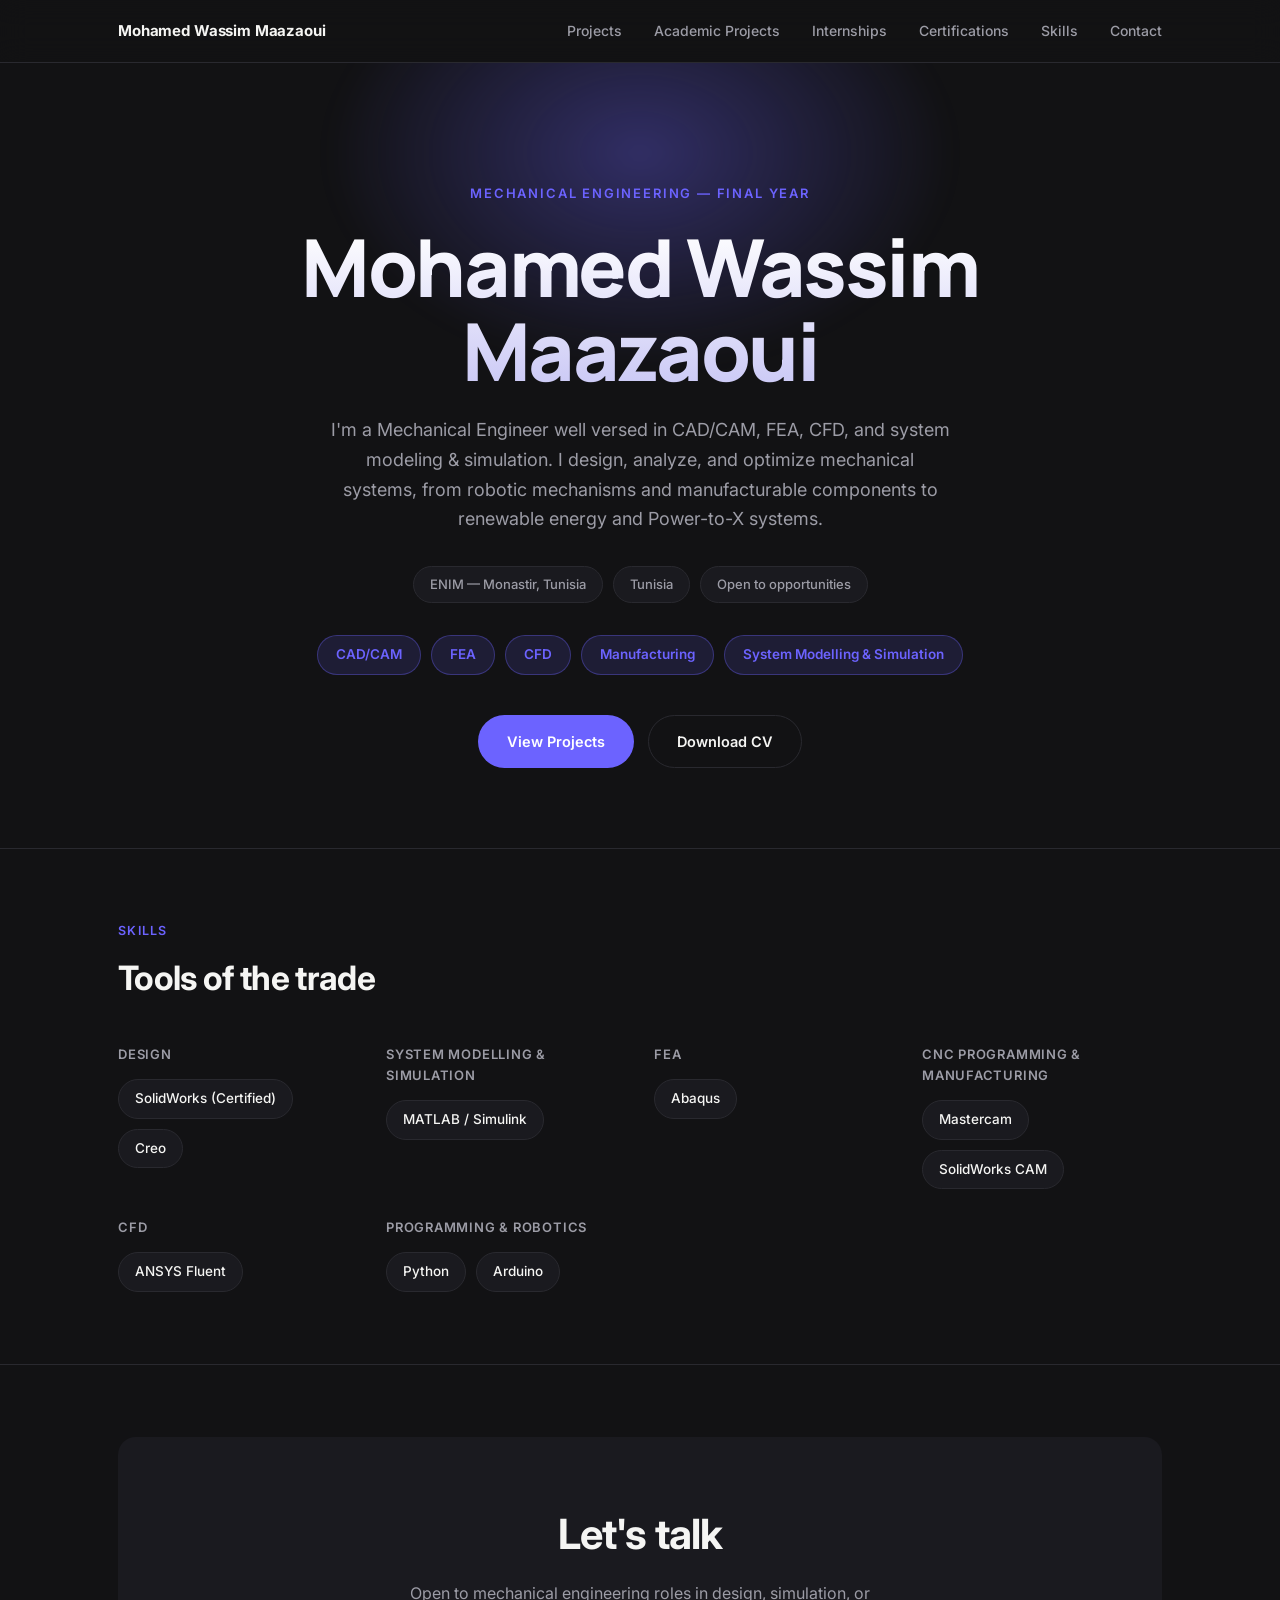
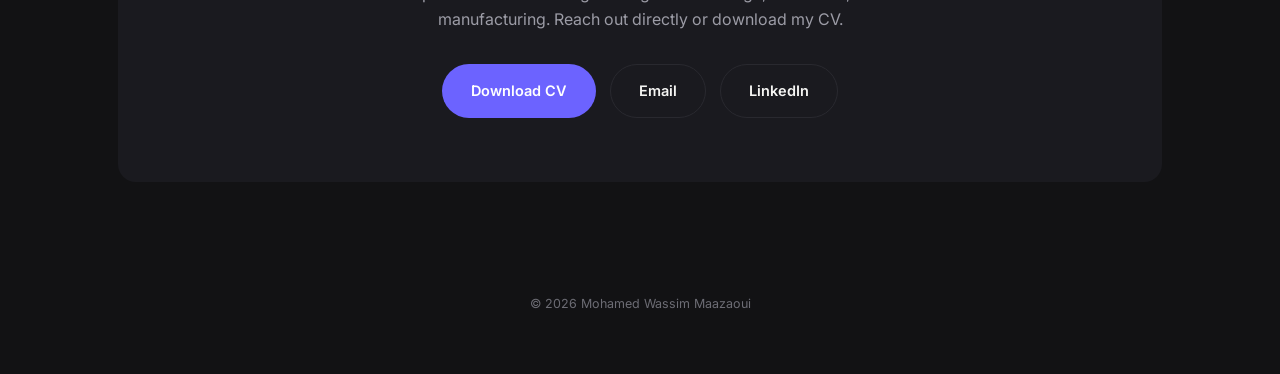
==== index.html @ eee9a3f3 "Add files via upload" ====
<!DOCTYPE html>
<html lang="en">
<head>
<meta charset="UTF-8">
<meta name="viewport" content="width=device-width, initial-scale=1.0">
<title>Mohamed Wassim Maazaoui — Mechanical Engineer</title>
<link rel="preconnect" href="https://fonts.googleapis.com">
<link rel="preconnect" href="https://fonts.gstatic.com" crossorigin>
<link href="https://fonts.googleapis.com/css2?family=Manrope:wght@700;800&family=Inter:wght@400;500;600;700;800&display=swap" rel="stylesheet">
<link rel="stylesheet" href="style.css">
</head>
<body>

<header>
  <div class="wrap">
    <nav>
      <a href="index.html" class="nav-name">Mohamed Wassim Maazaoui</a>
      <ul class="nav-links">
        <li><a href="projects.html">Projects</a></li>
        <li><a href="academic-projects.html">Academic Projects</a></li>
        <li><a href="internships.html">Internships</a></li>
        <li><a href="certifications.html">Certifications</a></li>
        <li><a href="#skills">Skills</a></li>
        <li><a href="#contact">Contact</a></li>
      </ul>
    </nav>
  </div>
</header>

<section class="hero">
  <div class="hero-glow"></div>
  <div class="wrap hero-inner">
    <div class="hero-eyebrow">Mechanical Engineering — Final Year</div>
    <h1>Mohamed Wassim<br>Maazaoui</h1>
    <p class="tagline">I'm a Mechanical Engineer well versed in CAD/CAM, FEA, CFD, and system modeling &amp; simulation. I design, analyze, and optimize mechanical systems, from robotic mechanisms and manufacturable components to renewable energy and Power-to-X systems.</p>

    <div class="meta-row">
      <span class="meta-chip">ENIM — Monastir, Tunisia</span>
      <span class="meta-chip">Tunisia</span>
      <span class="meta-chip">Open to opportunities</span>
    </div>

    <div class="focus-row">
      <span class="focus-chip">CAD/CAM</span>
      <span class="focus-chip">FEA</span>
      <span class="focus-chip">CFD</span>
      <span class="focus-chip">Manufacturing</span>
      <span class="focus-chip">System Modelling &amp; Simulation</span>
    </div>

    <div class="cta-row">
      <a href="projects.html" class="btn btn-primary">View Projects</a>
      <a href="CV.pdf" class="btn btn-outline" download>Download CV</a>
    </div>
  </div>
</section>

<section id="skills" class="block">
  <div class="wrap">
    <div class="section-head">
      <div class="eyebrow">Skills</div>
      <h2>Tools of the trade</h2>
    </div>
    <div class="skills-groups">
      <div class="skills-group">
        <h3>Design</h3>
        <div class="chip-row"><span class="chip">SolidWorks (Certified)</span><span class="chip">Creo</span></div>
      </div>
      <div class="skills-group">
        <h3>System Modelling &amp; Simulation</h3>
        <div class="chip-row"><span class="chip">MATLAB / Simulink</span></div>
      </div>
      <div class="skills-group">
        <h3>FEA</h3>
        <div class="chip-row"><span class="chip">Abaqus</span></div>
      </div>
      <div class="skills-group">
        <h3>CNC Programming &amp; Manufacturing</h3>
        <div class="chip-row"><span class="chip">Mastercam</span><span class="chip">SolidWorks CAM</span></div>
      </div>
      <div class="skills-group">
        <h3>CFD</h3>
        <div class="chip-row"><span class="chip">ANSYS Fluent</span></div>
      </div>
      <div class="skills-group">
        <h3>Programming &amp; Robotics</h3>
        <div class="chip-row"><span class="chip">Python</span><span class="chip">Arduino</span></div>
      </div>
    </div>
  </div>
</section>

<section id="contact" class="block">
  <div class="wrap">
    <div class="contact-block">
      <h2>Let's talk</h2>
      <p>Open to mechanical engineering roles in design, simulation, or manufacturing. Reach out directly or download my CV.</p>
      <div class="cta-row">
        <a href="CV.pdf" class="btn btn-primary" download>Download CV</a>
        <a href="mailto:mohamedwassimmaazaoui@gmail.com" class="btn btn-outline">Email</a>
        <a href="https://linkedin.com/in/medmaazaoui" class="btn btn-outline" target="_blank" rel="noopener">LinkedIn</a>
      </div>
    </div>
  </div>
</section>

<footer>© 2026 Mohamed Wassim Maazaoui</footer>

</body>
</html>
---- style.css ----
:root{
  --bg: #121214;
  --bg-elevated: #1A1A1F;
  --bg-card: #1E1E24;
  --ink: #F5F5F3;
  --ink-muted: #9C9CA6;
  --ink-faint: #6C6C74;
  --accent: #6C63FF;
  --accent-soft: rgba(108, 99, 255, 0.14);
  --accent-line: rgba(108, 99, 255, 0.35);
  --line: #29292F;
  --max: 1100px;
  --radius: 18px;
  --radius-sm: 12px;
}

*{ box-sizing: border-box; margin:0; padding:0; }
html{ scroll-behavior: smooth; }

body{
  background: var(--bg);
  color: var(--ink);
  font-family: 'Inter', sans-serif;
  font-size: 16px;
  line-height: 1.6;
  -webkit-font-smoothing: antialiased;
}

h1,h2,h3{ font-family: 'Inter', sans-serif; font-weight: 700; letter-spacing: -0.02em; }
a{ color: inherit; }
:focus-visible{ outline: 2px solid var(--accent); outline-offset: 3px; border-radius: 4px; }

@media (prefers-reduced-motion: reduce){
  *{ animation: none !important; transition: none !important; scroll-behavior: auto !important; }
}

.wrap{ max-width: var(--max); margin: 0 auto; padding: 0 28px; }

/* ---------- nav ---------- */
header{
  position: sticky; top: 0; z-index: 10;
  background: rgba(18,18,20,0.72);
  backdrop-filter: blur(14px);
  border-bottom: 1px solid var(--line);
}
nav{ display:flex; align-items:center; justify-content: space-between; padding: 18px 0; }
.nav-name{
  font-family:'Inter', sans-serif; font-weight: 700; font-size: 15px; text-decoration:none; color: var(--ink);
  letter-spacing: -0.01em;
}
.nav-links{ display:flex; gap: 32px; list-style:none; }
.nav-links a{
  text-decoration:none; font-size: 14px; font-weight: 500; color: var(--ink-muted);
}
.nav-links a:hover, .nav-links a.active{ color: var(--ink); }
@media (max-width: 640px){
  .nav-links{ gap: 16px; }
  .nav-links li:nth-child(3), .nav-links li:nth-child(4){ display:none; }
}

/* ---------- hero ---------- */
.hero{
  position: relative;
  padding: 120px 0 80px;
  text-align: center;
  overflow: hidden;
}
.hero-glow{
  position: absolute;
  top: -220px; left: 50%; transform: translateX(-50%);
  width: 900px; height: 620px;
  background: radial-gradient(closest-side, rgba(108,99,255,0.35), rgba(108,99,255,0.12) 45%, transparent 70%);
  filter: blur(10px);
  pointer-events: none;
  z-index: 0;
  animation: pulse 8s ease-in-out infinite;
}
@keyframes pulse{
  0%, 100% { opacity: 0.85; transform: translateX(-50%) scale(1); }
  50% { opacity: 1; transform: translateX(-50%) scale(1.05); }
}
.hero-inner{ position: relative; z-index: 1; }
.hero-eyebrow{
  font-size: 13px; font-weight: 600; letter-spacing: 0.14em; text-transform: uppercase;
  color: var(--accent); margin-bottom: 22px;
}
.hero h1{
  font-family: 'Manrope', sans-serif;
  font-weight: 800;
  font-size: clamp(2.6rem, 7vw, 5rem);
  line-height: 1.05;
  letter-spacing: -0.03em;
  margin-bottom: 22px;
  background: linear-gradient(180deg, #FFFFFF 0%, #C9C7F5 100%);
  -webkit-background-clip: text;
  background-clip: text;
  color: transparent;
}
.hero p.tagline{
  max-width: 620px; margin: 0 auto 32px;
  color: var(--ink-muted); font-size: 18px; line-height: 1.65;
}

.meta-row{
  display:flex; flex-wrap: wrap; justify-content: center; gap: 10px;
  margin-bottom: 32px;
}
.meta-chip{
  font-size: 13px; font-weight: 500; color: var(--ink-muted);
  padding: 7px 16px; border: 1px solid var(--line); border-radius: 999px;
  background: var(--bg-elevated);
}

.focus-row{ display:flex; flex-wrap: wrap; justify-content: center; gap: 10px; margin-bottom: 40px; }
.focus-chip{
  font-size: 13.5px; font-weight: 600; color: var(--accent);
  padding: 8px 18px; border-radius: 999px; background: var(--accent-soft); border: 1px solid var(--accent-line);
}

.cta-row{ display:flex; flex-wrap: wrap; justify-content: center; gap: 14px; }
.btn{
  font-size: 14.5px; font-weight: 600; text-decoration:none; padding: 14px 28px;
  border-radius: 999px; display:inline-block; transition: transform 0.15s ease, background 0.15s ease, border-color 0.15s ease;
  border: 1px solid transparent;
}
.btn-primary{ background: var(--accent); color: #fff; }
.btn-primary:hover{ background: #7D74FF; transform: translateY(-1px); }
.btn-outline{ border-color: var(--line); color: var(--ink); }
.btn-outline:hover{ border-color: var(--ink-muted); transform: translateY(-1px); }

/* ---------- sections ---------- */
section.block{ padding: 72px 0; border-top: 1px solid var(--line); }
.section-head{ margin-bottom: 40px; }
.section-head .eyebrow{
  font-size: 12.5px; font-weight: 600; letter-spacing: 0.1em; text-transform: uppercase;
  color: var(--accent); margin-bottom: 10px;
}
.section-head h2{ font-size: clamp(1.6rem, 3vw, 2.1rem); }
.section-head p{ color: var(--ink-muted); font-size: 15.5px; margin-top: 10px; max-width: 560px; }

/* ---------- cards ---------- */
.card-grid{ display:grid; grid-template-columns: repeat(auto-fit, minmax(280px, 1fr)); gap: 20px; }
.card{
  background: var(--bg-card); border: 1px solid var(--line); border-radius: var(--radius);
  padding: 28px; transition: transform 0.18s ease, border-color 0.18s ease;
}
.card:hover{ transform: translateY(-3px); border-color: var(--accent-line); }
.card .flag{
  font-size: 12px; font-weight: 600; letter-spacing: 0.06em; text-transform: uppercase;
  color: var(--accent); margin-bottom: 10px;
}
.card h3{ font-size: 1.1rem; margin-bottom: 6px; }
.card .role{ color: var(--ink-muted); font-size: 13.5px; margin-bottom: 14px; }
.card p.desc{ color: var(--ink-muted); font-size: 14.5px; line-height: 1.6; }
.card .link{ display:inline-block; margin-top: 14px; color: var(--accent); font-size: 13.5px; font-weight: 600; text-decoration:none; }
.card .link:hover{ text-decoration: underline; }

/* ---------- certificates ---------- */
.cert-list{ display:flex; flex-direction: column; gap: 12px; }
.cert-row{
  background: var(--bg-card); border: 1px solid var(--line); border-radius: var(--radius-sm);
  display:grid; grid-template-columns: 1fr auto auto; align-items:center; gap: 20px; padding: 18px 24px;
  transition: border-color 0.18s ease;
}
.cert-row:hover{ border-color: var(--accent-line); }
@media (max-width: 640px){ .cert-row{ grid-template-columns: 1fr; text-align:left; } }
.cert-row h3{ font-size: 0.98rem; margin-bottom: 4px; }
.cert-row .issuer{ font-size: 12.5px; color: var(--ink-muted); }
.cert-row .cred-id{ font-size: 11.5px; color: var(--accent); margin-top: 3px; font-weight: 600; }
.cert-qr{
  width: 56px; height: 56px; border-radius: 10px; overflow: hidden;
  background: #fff; display:flex; align-items:center; justify-content:center; padding: 4px;
}
.cert-qr img{ width: 100%; height: 100%; object-fit: contain; }
.cert-verify{
  font-size: 13px; font-weight: 600; color: var(--accent); text-decoration:none; white-space:nowrap;
}
.cert-verify:hover{ text-decoration: underline; }
.cert-note{ margin-top: 18px; color: var(--ink-faint); font-size: 12.5px; }

/* ---------- skills ---------- */
.skills-groups{ display:grid; grid-template-columns: repeat(auto-fit, minmax(240px, 1fr)); gap: 28px; }
.skills-group h3{
  font-size: 13px; font-weight: 600; letter-spacing: 0.06em; text-transform: uppercase;
  color: var(--ink-muted); margin-bottom: 14px;
}
.chip-row{ display:flex; flex-wrap: wrap; gap: 10px; }
.chip{
  font-size: 13.5px; font-weight: 500; padding: 8px 16px; border-radius: 999px;
  background: var(--bg-elevated); border: 1px solid var(--line); color: var(--ink);
}

/* ---------- contact ---------- */
.contact-block{ background: var(--bg-elevated); border-radius: var(--radius); padding: 64px 40px; text-align:center; }
.contact-block h2{ font-size: clamp(1.8rem, 4vw, 2.6rem); margin-bottom: 14px; }
.contact-block p{ color: var(--ink-muted); font-size: 16px; max-width: 480px; margin: 0 auto 32px; }

footer{ padding: 40px 0 60px; text-align:center; color: var(--ink-faint); font-size: 12.5px; }

/* ---------- sub-pages: projects gallery + detail pages ---------- */
.breadcrumb{
  color: var(--accent); font-size: 13px; font-weight: 600; text-decoration: none;
  display: inline-block; margin-bottom: 22px;
}
.breadcrumb:hover{ text-decoration: underline; }

.page-head{ padding-top: 64px; padding-bottom: 8px; }
.page-head h1{
  font-family: 'Unbounded', sans-serif; font-weight: 800;
  font-size: clamp(2rem, 5vw, 3.2rem); letter-spacing: -0.02em; margin-bottom: 14px;
}
.page-head p{ color: var(--ink-muted); max-width: 580px; font-size: 16px; }

.project-grid{ display:grid; grid-template-columns: repeat(auto-fit, minmax(300px, 1fr)); gap: 24px; margin: 44px 0 90px; }
.project-card{
  display:block; text-decoration:none; color: inherit; background: var(--bg-card);
  border: 1px solid var(--line); border-radius: var(--radius); overflow: hidden;
  transition: transform 0.18s ease, border-color 0.18s ease;
}
.project-card:hover{ transform: translateY(-4px); border-color: var(--accent-line); }
.project-card .cover{
  height: 190px; background: var(--bg-elevated); display:flex; align-items:center; justify-content:center;
  color: var(--ink-faint); font-size: 13px; overflow: hidden;
}
.project-card .cover img{ width:100%; height:100%; object-fit: cover; display:block; }
.project-card .card-body{ padding: 22px 24px; }
.project-card .card-index{
  font-size: 12px; font-weight: 600; letter-spacing: 0.08em; text-transform: uppercase;
  color: var(--accent); display:block; margin-bottom: 8px;
}
.project-card h3{ font-size: 1.15rem; margin-bottom: 8px; line-height: 1.3; }
.project-card .card-tags{ font-size: 12.5px; color: var(--ink-muted); }

.spec-grid{ display:grid; grid-template-columns: repeat(auto-fit, minmax(160px, 1fr)); gap: 14px; margin: 32px 0; }
.spec-cell{ background: var(--bg-card); border: 1px solid var(--line); border-radius: var(--radius-sm); padding: 16px 18px; }
.spec-cell .k{ font-size: 11px; font-weight: 600; letter-spacing: 0.06em; text-transform: uppercase; color: var(--ink-faint); margin-bottom: 6px; }
.spec-cell .v{ font-size: 14.5px; font-weight: 600; color: var(--ink); }
.spec-list{ list-style: none; margin: 0; padding: 0; }
.spec-list li{ position: relative; padding-left: 14px; font-size: 14.5px; font-weight: 600; color: var(--ink); line-height: 1.7; }
.spec-list li::before{ content: "–"; position: absolute; left: 0; color: var(--accent); }

.project-desc{ color: var(--ink-muted); max-width: 680px; margin-bottom: 28px; font-size: 15.5px; line-height: 1.7; }

.gallery{ display:grid; grid-template-columns: repeat(3, 1fr); gap: 20px; }
@media (max-width: 760px){ .gallery{ grid-template-columns: repeat(2, 1fr); } }
@media (max-width: 480px){ .gallery{ grid-template-columns: 1fr; } }
.figure-box{
  border: 1px dashed var(--line); background: var(--bg-elevated); border-radius: var(--radius-sm);
  min-height: 180px; display:flex; align-items:center; justify-content:center; text-align:center;
  color: var(--ink-faint); font-size: 12.5px; padding: 20px;
}
.figure-img{ display:block; width:100%; height:auto; border-radius: var(--radius-sm); border: 1px solid var(--line); }
.fig-caption{ font-size: 12px; color: var(--ink-faint); margin-top: 10px; }

.media-feature{ margin-top: 8px; }
.figure-video{
  display:block; width:100%; height:auto; border-radius: var(--radius);
  border: 1px solid var(--line); background: #000;
}

.part-block{ padding-top: 40px; margin-top: 40px; border-top: 1px solid var(--line); }
.part-block:first-of-type{ border-top: none; margin-top: 8px; }

.edit-note{ display:inline-block; margin-top: 10px; font-size: 12px; color: var(--accent); }
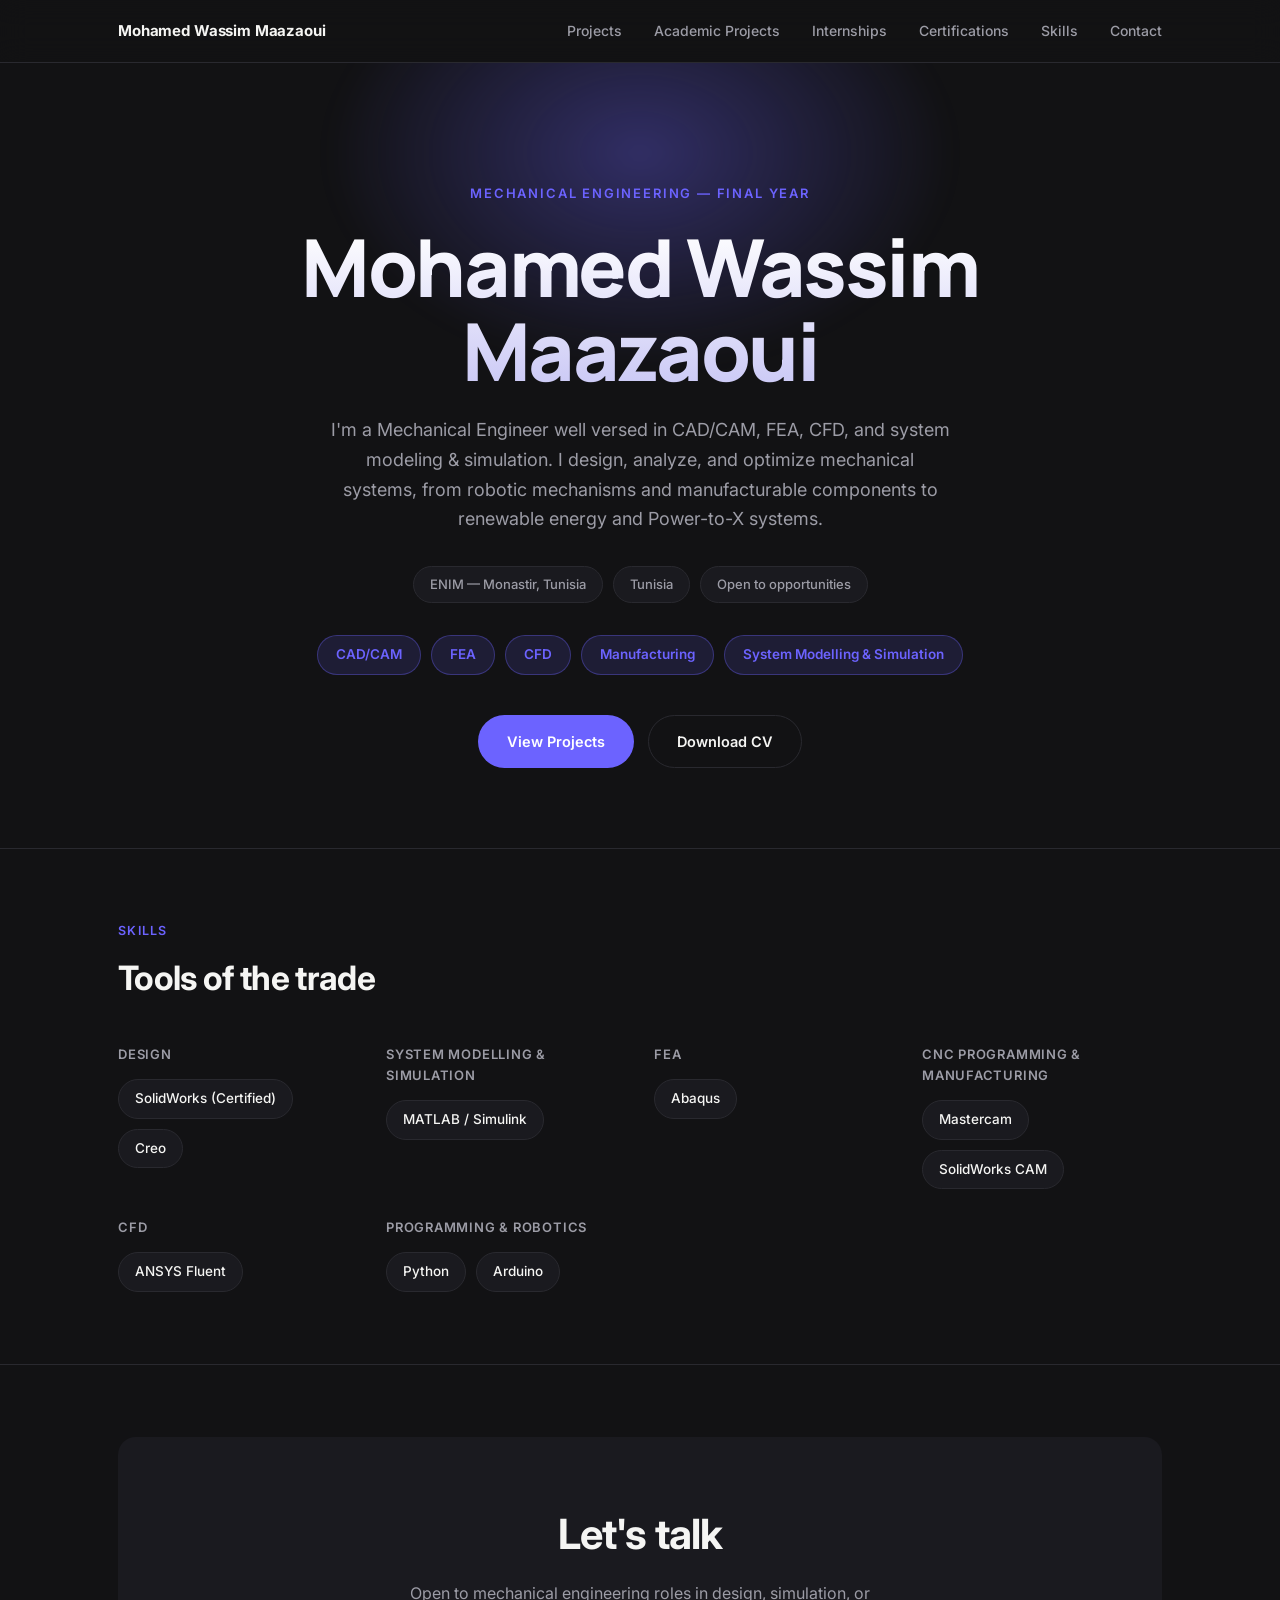
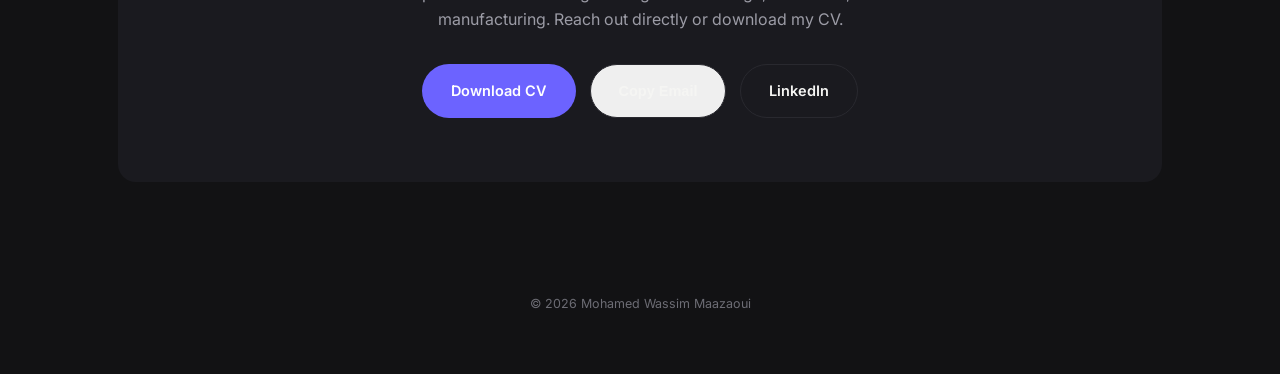
==== commit 90ffd65a: "Update index.html" ====
--- a/index.html
+++ b/index.html
@@ -97,7 +97,14 @@
       <p>Open to mechanical engineering roles in design, simulation, or manufacturing. Reach out directly or download my CV.</p>
       <div class="cta-row">
         <a href="CV.pdf" class="btn btn-primary" download>Download CV</a>
-        <a href="mailto:mohamedwassimmaazaoui@gmail.com" class="btn btn-outline">Email</a>
+        <button type="button" class="btn btn-outline" id="email-copy-btn" onclick="
+          navigator.clipboard.writeText('mohamedwassimmaazaoui@gmail.com').then(function(){
+            var btn = document.getElementById('email-copy-btn');
+            var original = btn.textContent;
+            btn.textContent = 'Copied!';
+            setTimeout(function(){ btn.textContent = original; }, 1800);
+          });
+        ">Copy Email</button>
         <a href="https://linkedin.com/in/medmaazaoui" class="btn btn-outline" target="_blank" rel="noopener">LinkedIn</a>
       </div>
     </div>
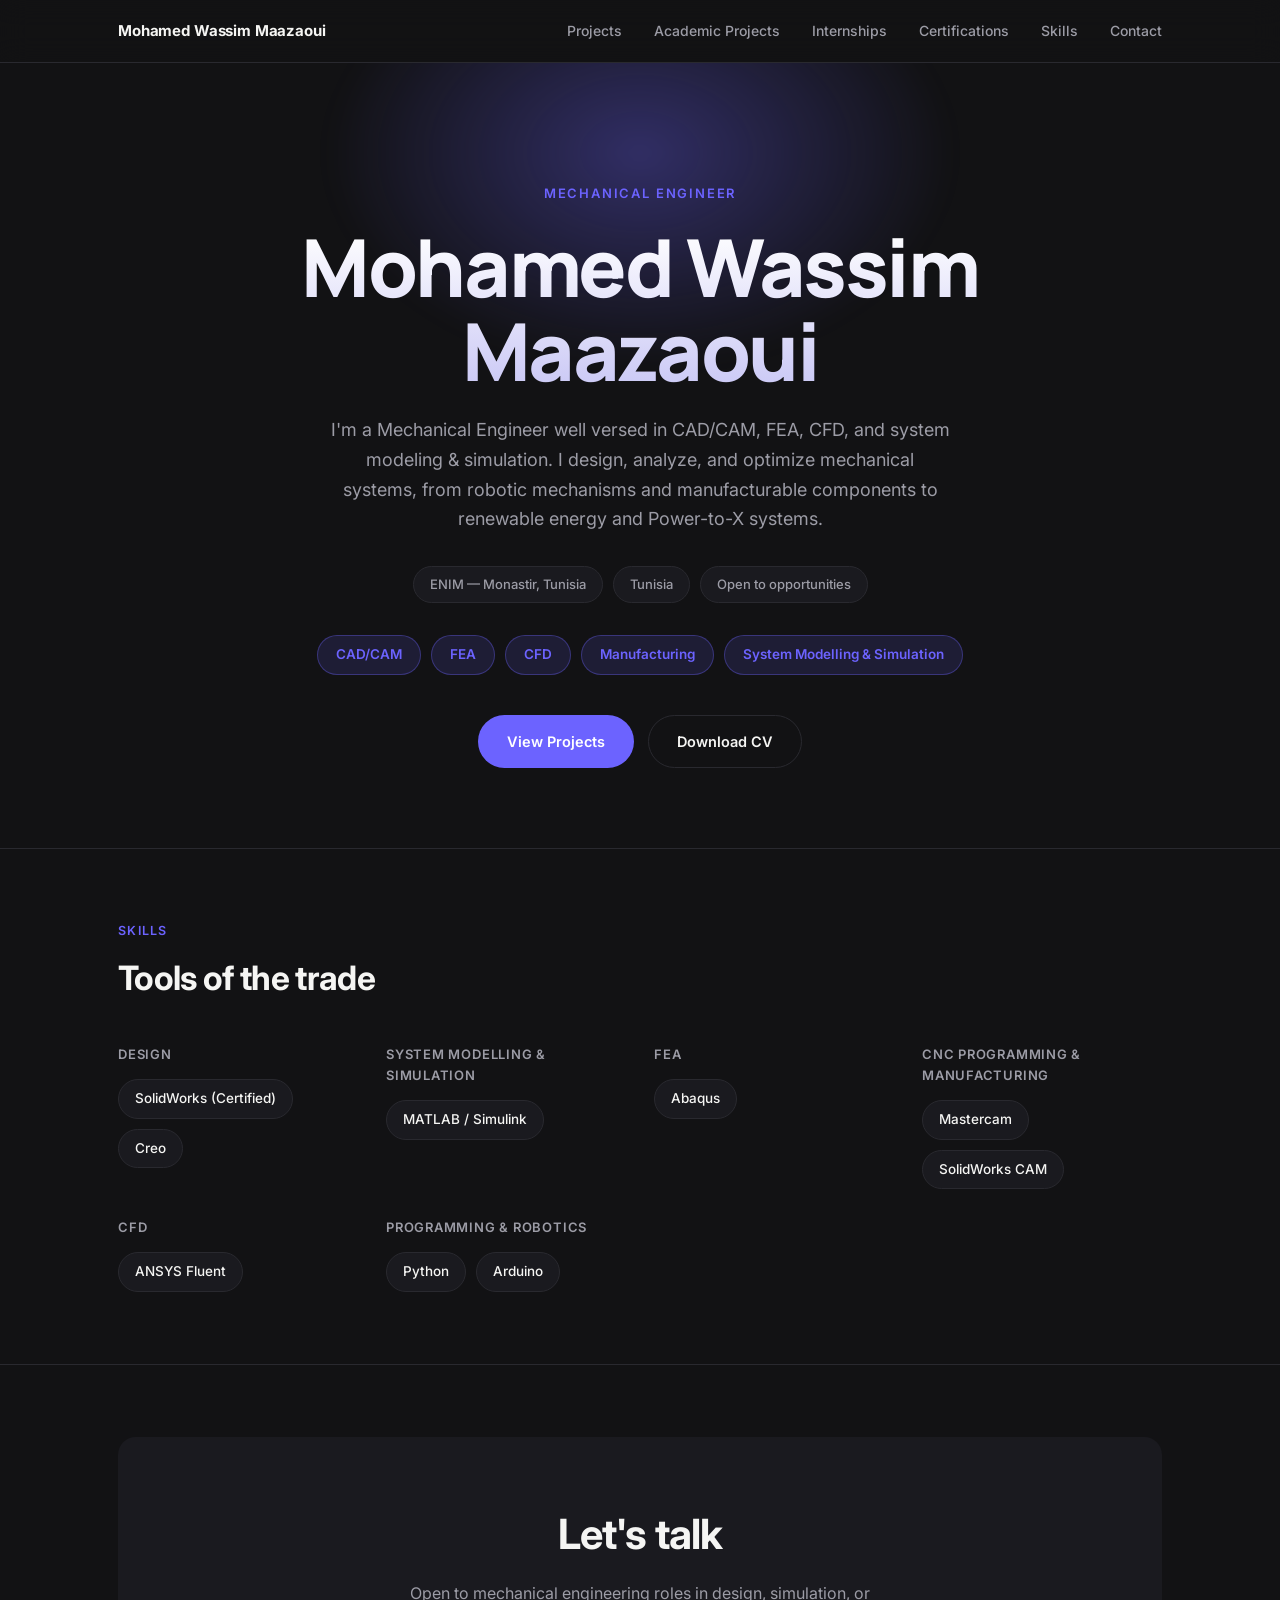
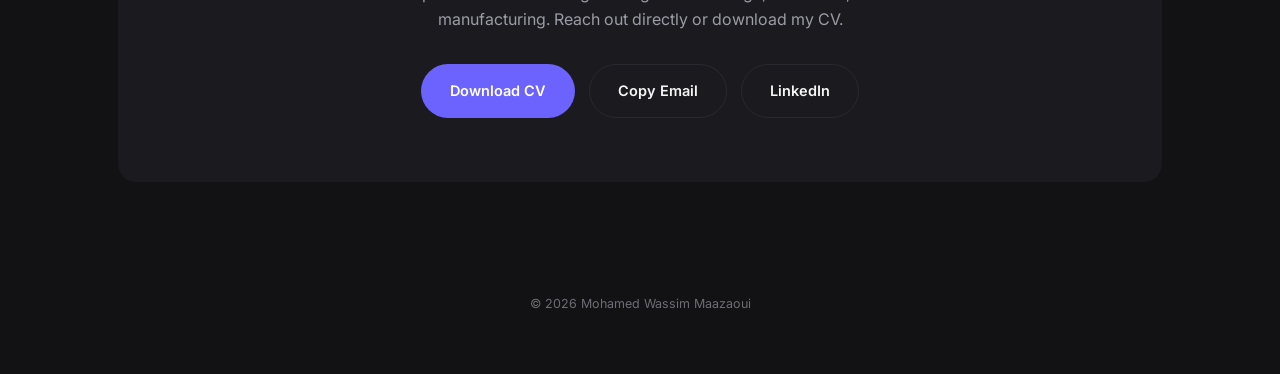
==== commit 0be17417: "Update index.html" ====
--- a/index.html
+++ b/index.html
@@ -30,7 +30,7 @@
 <section class="hero">
   <div class="hero-glow"></div>
   <div class="wrap hero-inner">
-    <div class="hero-eyebrow">Mechanical Engineering — Final Year</div>
+    <div class="hero-eyebrow">Mechanical Engineer</div>
     <h1>Mohamed Wassim<br>Maazaoui</h1>
     <p class="tagline">I'm a Mechanical Engineer well versed in CAD/CAM, FEA, CFD, and system modeling &amp; simulation. I design, analyze, and optimize mechanical systems, from robotic mechanisms and manufacturable components to renewable energy and Power-to-X systems.</p>
 
--- a/style.css
+++ b/style.css
@@ -127,6 +127,7 @@
 .btn-primary:hover{ background: #7D74FF; transform: translateY(-1px); }
 .btn-outline{ border-color: var(--line); color: var(--ink); }
 .btn-outline:hover{ border-color: var(--ink-muted); transform: translateY(-1px); }
+button.btn{ background: transparent; font-family: 'Inter', sans-serif; cursor: pointer; }
 
 /* ---------- sections ---------- */
 section.block{ padding: 72px 0; border-top: 1px solid var(--line); }
